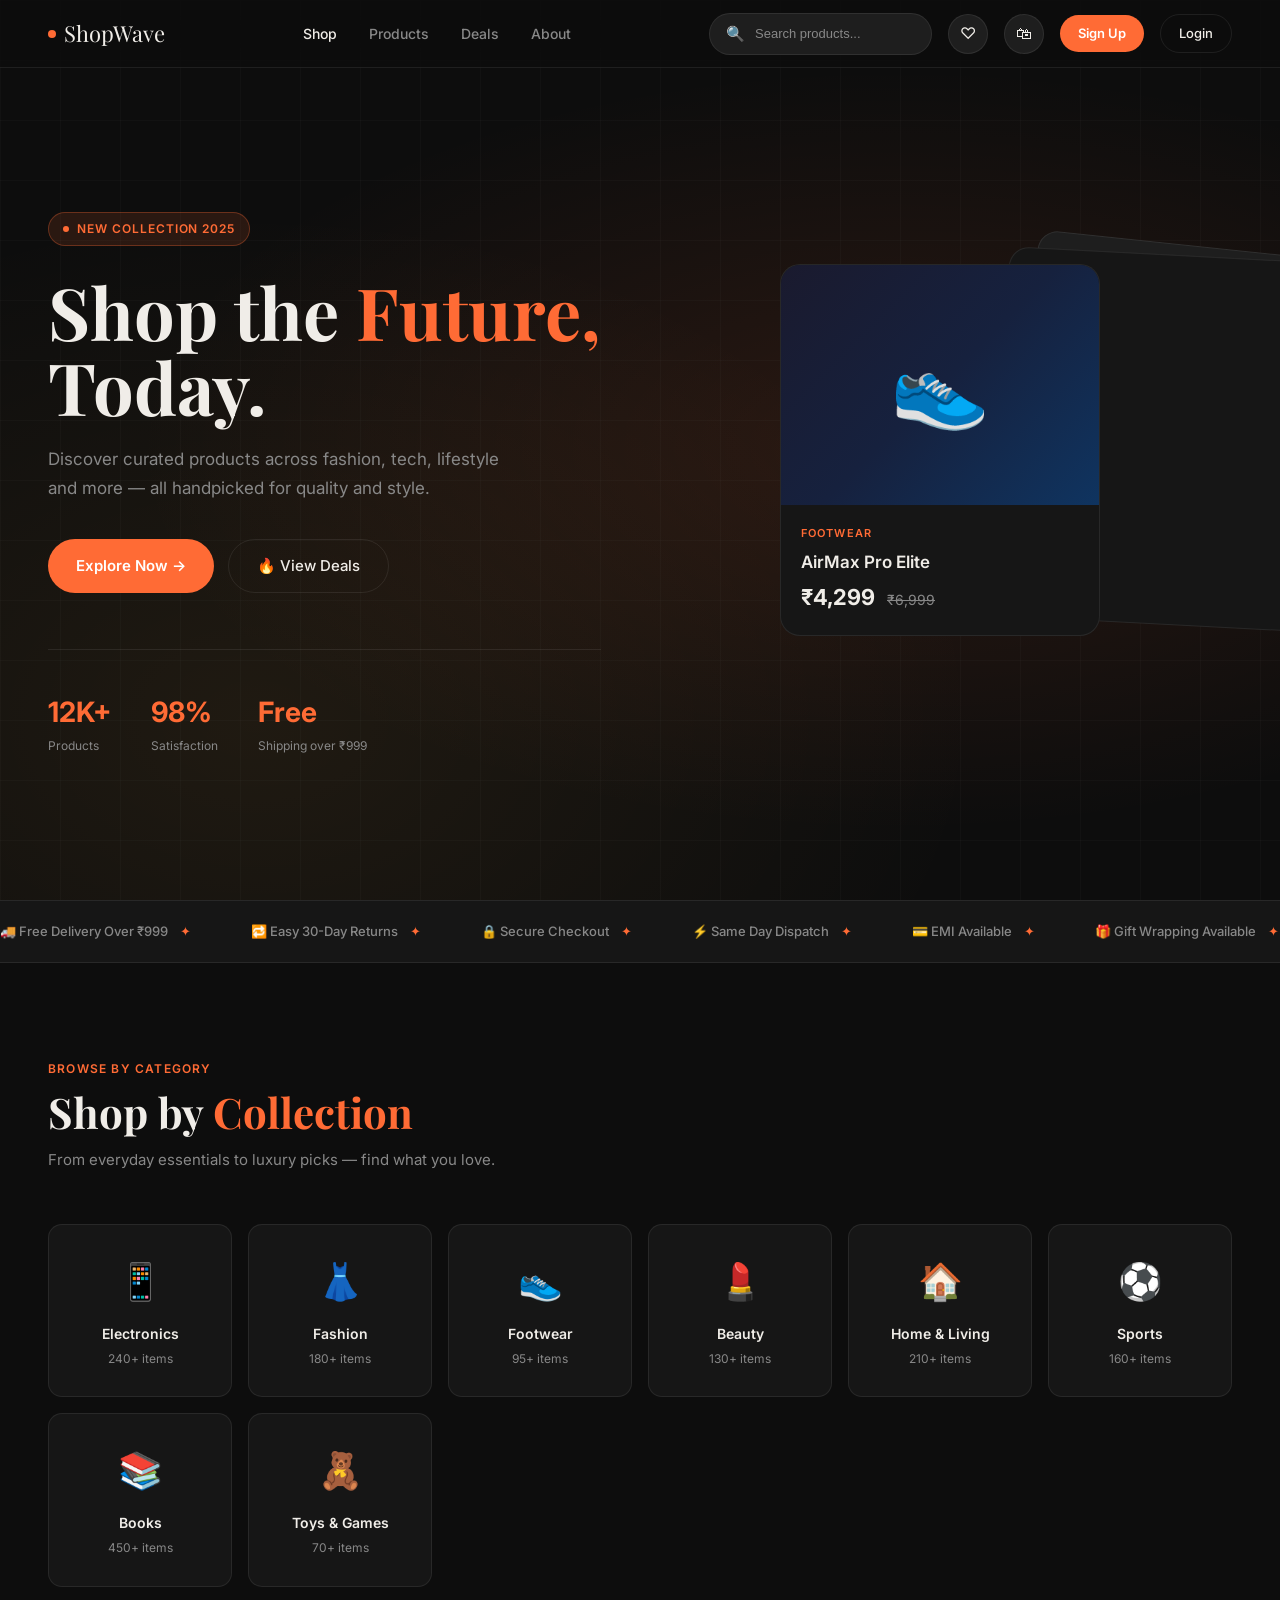
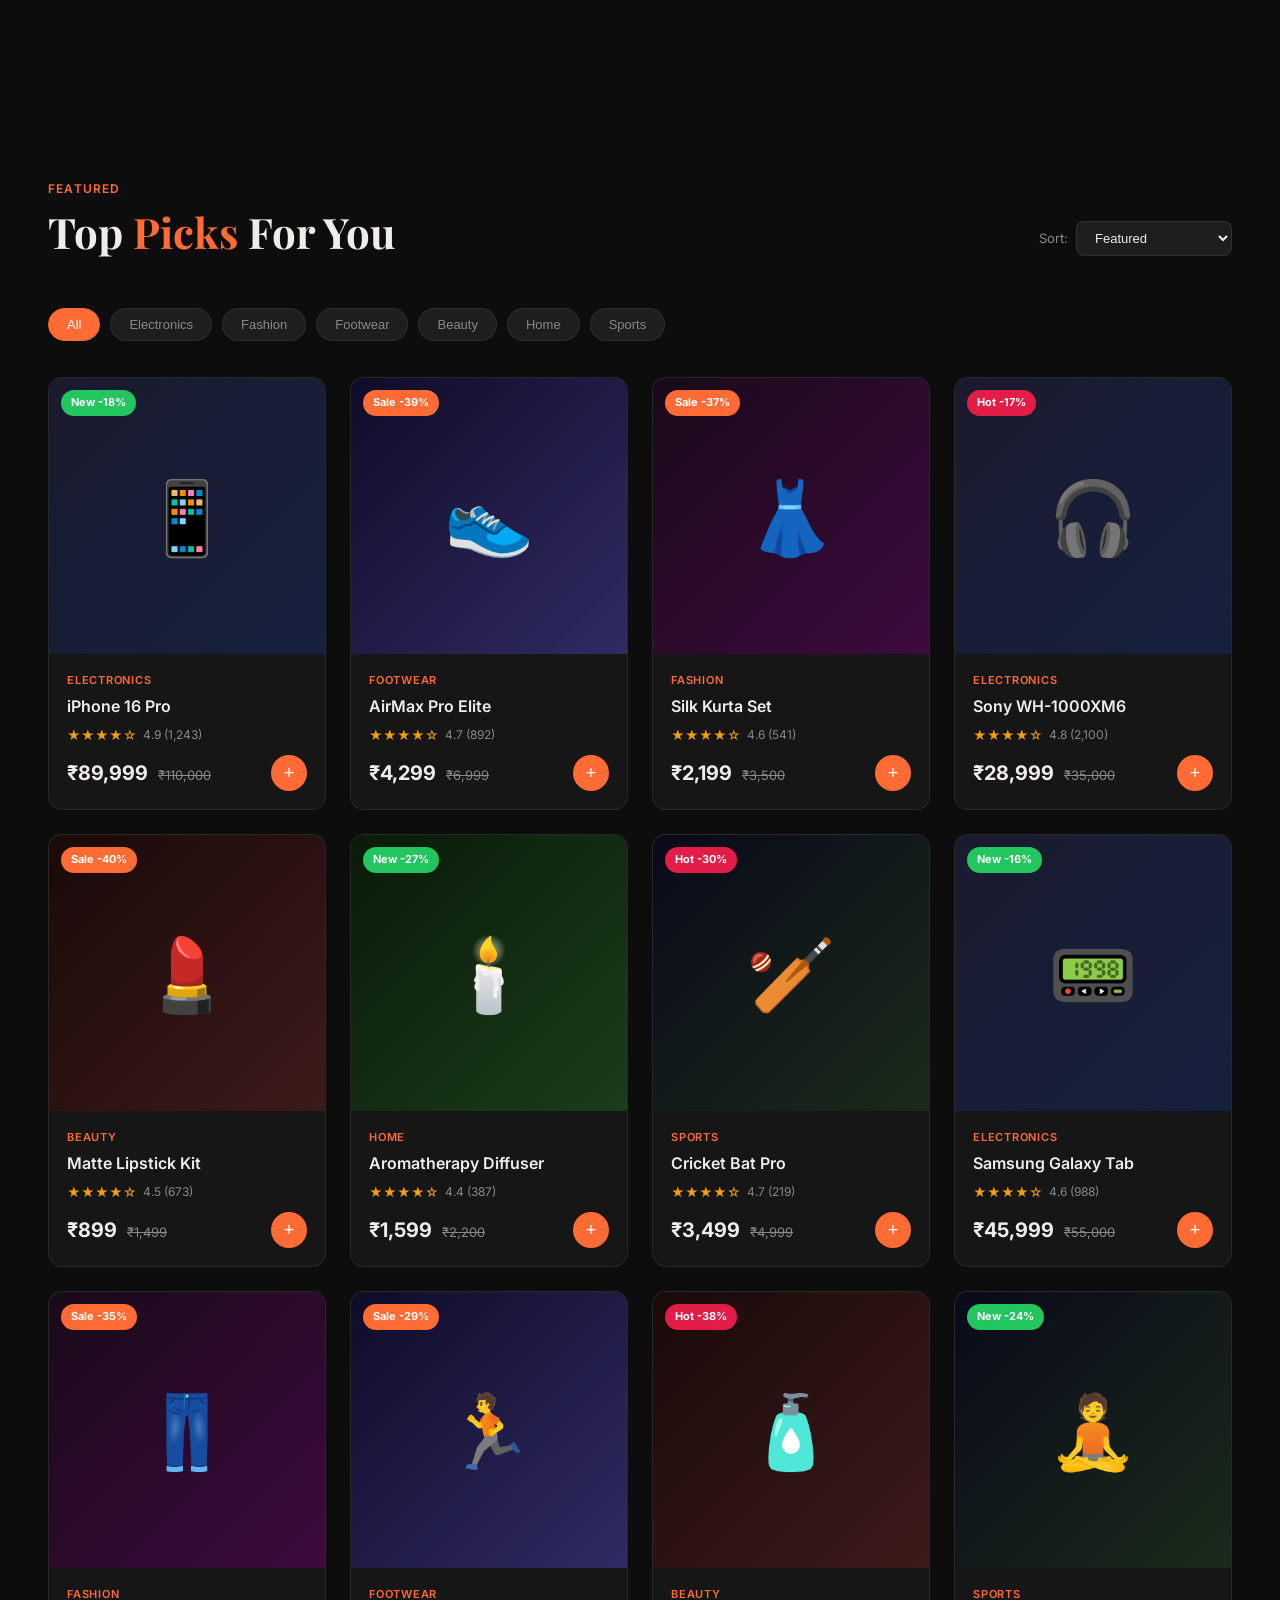
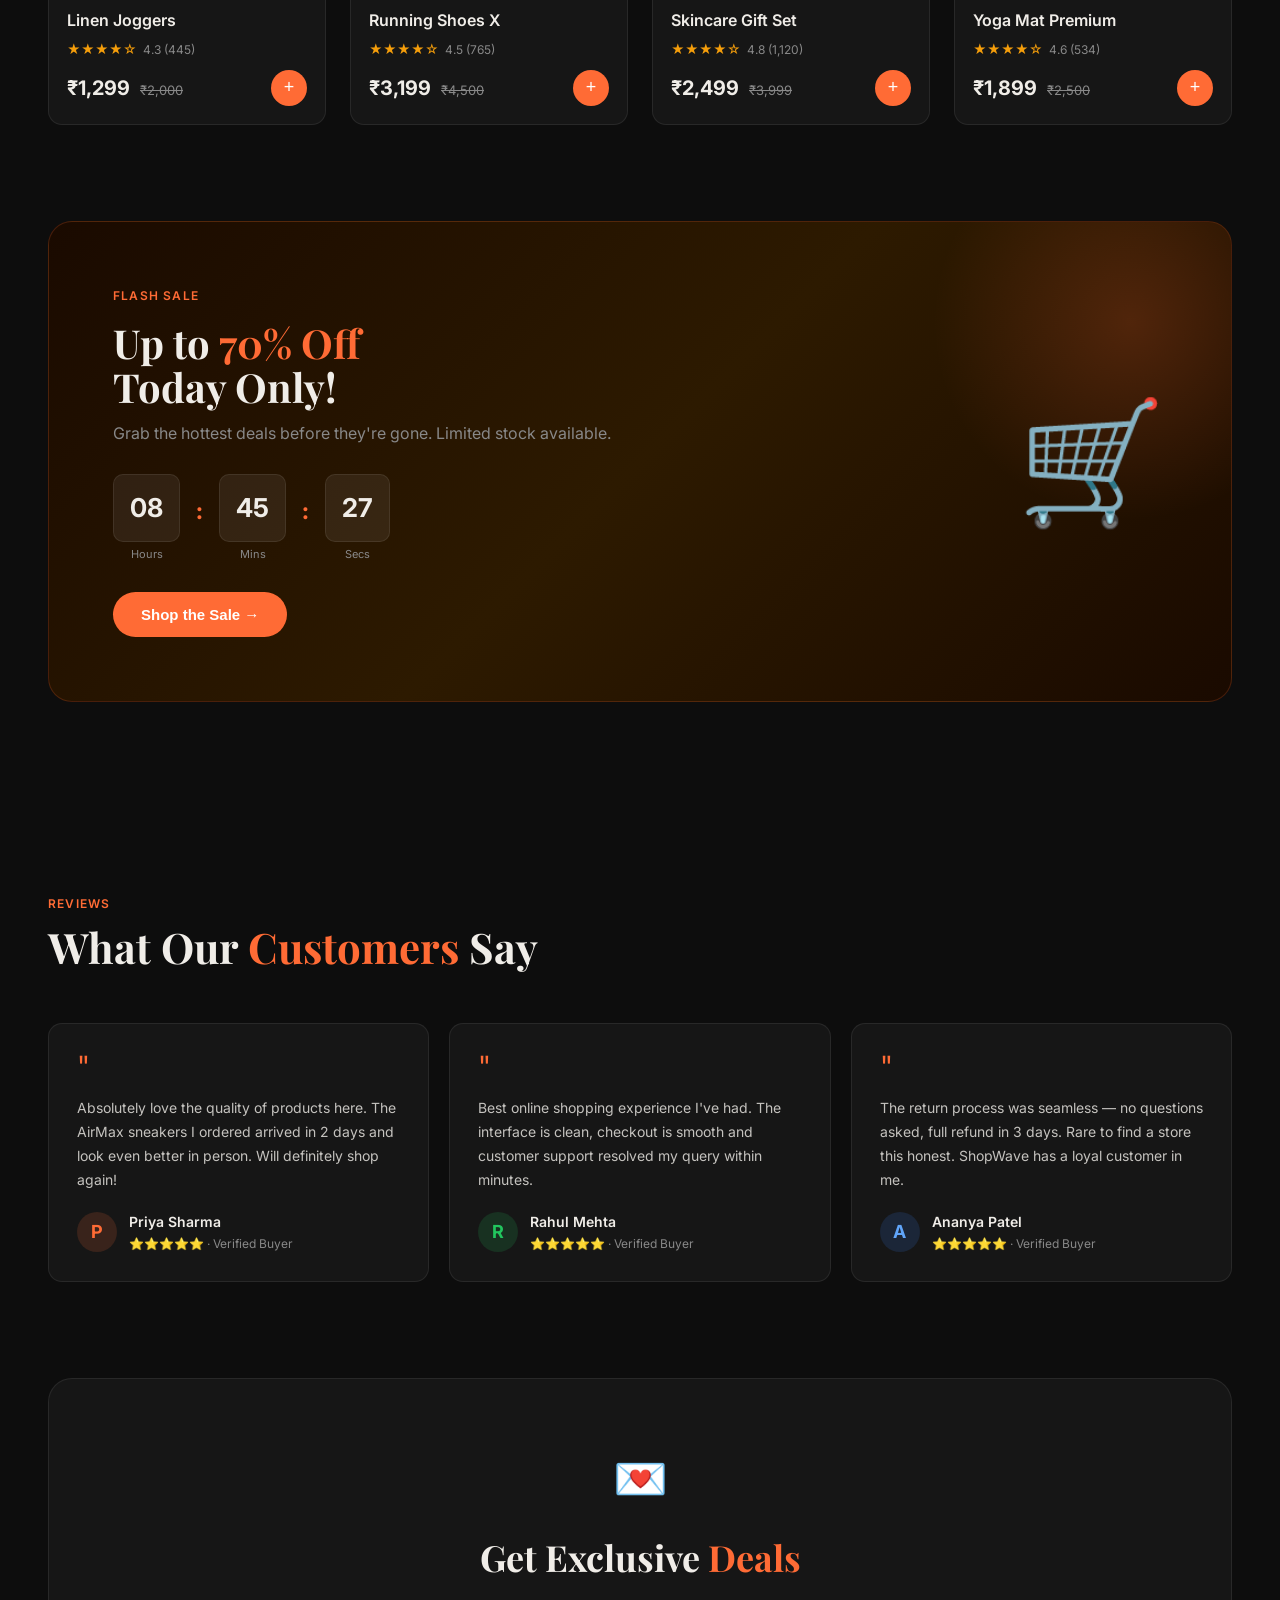
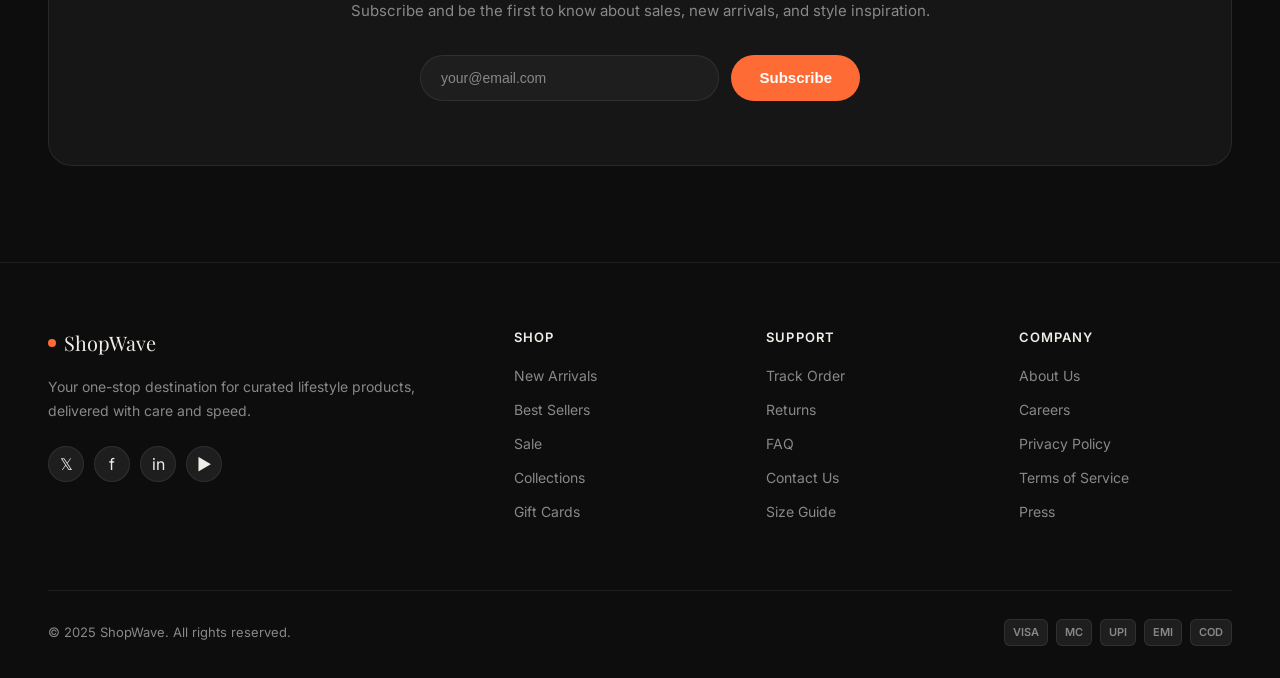
==== templates/index.html @ 48c632b5 "Serve website through FastAPI" ====
<!DOCTYPE html>
<html lang="en">
<head>
  <meta charset="UTF-8">
  <meta name="viewport" content="width=device-width, initial-scale=1.0">
  <title>ShopWave — Modern Shopping</title>
  <link href="https://fonts.googleapis.com/css2?family=Inter:wght@300;400;500;600;700&family=Playfair+Display:wght@700&display=swap" rel="stylesheet">
  <link rel="stylesheet" href="/static/style.css">
</head>
<body>

  <!-- =============================================
       NAVBAR
       ============================================= -->
  <nav id="navbar">
    <a href="#" class="logo">
      <span class="logo-dot"></span>
      ShopWave
    </a>
    <ul class="nav-links">
      <li><a href="#categories" class="active">Shop</a></li>
      <li><a href="#products">Products</a></li>
      <li><a href="#deals">Deals</a></li>
      <li><a href="#about">About</a></li>
    </ul>
    <div class="nav-actions">
      <div class="search-box">
        <span class="search-icon">🔍</span>
        <input type="text" placeholder="Search products..." id="searchInput" oninput="filterSearch()">
      </div>
      <div class="btn-icon" onclick="toggleWishlist()" title="Wishlist">
        ♡
        <span class="badge" id="wishlistBadge" style="display:none">0</span>
      </div>
      <div class="btn-icon" onclick="openCart()" title="Cart">
        🛍
        <span class="badge" id="cartBadge" style="display:none">0</span>
      </div>
      <a href="signup.html" class="btn-primary" style="padding:8px 18px;font-size:13px;text-decoration:none">Sign Up</a>
      <a href="login.html" class="btn-outline" style="padding:8px 18px;font-size:13px;text-decoration:none">Login</a>
    </div>
  </nav>

  <!-- =============================================
       HERO
       ============================================= -->
  <section class="hero">
    <div class="hero-bg"></div>
    <div class="hero-grid-lines"></div>
    <div class="hero-content">
      <div class="hero-eyebrow">
        <span class="eyebrow-dot"></span>
        New Collection 2025
      </div>
      <h1>Shop the <em>Future,</em><br>Today.</h1>
      <p>Discover curated products across fashion, tech, lifestyle and more — all handpicked for quality and style.</p>
      <div class="hero-actions">
        <a href="#products" class="btn-primary">Explore Now →</a>
        <a href="#deals" class="btn-outline">🔥 View Deals</a>
      </div>
      <div class="hero-stats">
        <div class="stat">
          <div class="stat-num text-accent">12K+</div>
          <div class="stat-label">Products</div>
        </div>
        <div class="stat">
          <div class="stat-num text-accent">98%</div>
          <div class="stat-label">Satisfaction</div>
        </div>
        <div class="stat">
          <div class="stat-num text-accent">Free</div>
          <div class="stat-label">Shipping over ₹999</div>
        </div>
      </div>
    </div>
    <div class="hero-visual">
      <div class="hero-card-stack">
        <div class="hero-card-back"></div>
        <div class="hero-card-mid"></div>
        <div class="hero-card hero-card-front">
          <div class="hero-card-img"><span>👟</span></div>
          <div class="hero-card-body">
            <div class="hero-card-tag">Footwear</div>
            <div class="hero-card-name">AirMax Pro Elite</div>
            <div>
              <span class="hero-card-price">₹4,299</span>
              <span class="hero-card-old">₹6,999</span>
            </div>
          </div>
        </div>
      </div>
    </div>
  </section>

  <!-- =============================================
       MARQUEE BANNER
       ============================================= -->
  <div class="marquee-section">
    <div class="marquee-track">
      <span class="marquee-item">🚚 Free Delivery Over ₹999 <span>✦</span></span>
      <span class="marquee-item">🔁 Easy 30-Day Returns <span>✦</span></span>
      <span class="marquee-item">🔒 Secure Checkout <span>✦</span></span>
      <span class="marquee-item">⚡ Same Day Dispatch <span>✦</span></span>
      <span class="marquee-item">💳 EMI Available <span>✦</span></span>
      <span class="marquee-item">🎁 Gift Wrapping Available <span>✦</span></span>
      <span class="marquee-item">🌟 Top Rated Brands <span>✦</span></span>
      <span class="marquee-item">🚚 Free Delivery Over ₹999 <span>✦</span></span>
      <span class="marquee-item">🔁 Easy 30-Day Returns <span>✦</span></span>
      <span class="marquee-item">🔒 Secure Checkout <span>✦</span></span>
      <span class="marquee-item">⚡ Same Day Dispatch <span>✦</span></span>
      <span class="marquee-item">💳 EMI Available <span>✦</span></span>
      <span class="marquee-item">🎁 Gift Wrapping Available <span>✦</span></span>
      <span class="marquee-item">🌟 Top Rated Brands <span>✦</span></span>
    </div>
  </div>

  <!-- =============================================
       CATEGORIES
       ============================================= -->
  <section id="categories">
    <div class="section-header">
      <div class="section-eyebrow">Browse by Category</div>
      <h2 class="section-title">Shop by <em>Collection</em></h2>
      <p class="section-sub">From everyday essentials to luxury picks — find what you love.</p>
    </div>
    <div class="categories-grid">
      <a class="cat-card" href="#products" onclick="filterByCategory('Electronics')">
        <span class="cat-icon">📱</span>
        <div class="cat-name">Electronics</div>
        <div class="cat-count">240+ items</div>
      </a>
      <a class="cat-card" href="#products" onclick="filterByCategory('Fashion')">
        <span class="cat-icon">👗</span>
        <div class="cat-name">Fashion</div>
        <div class="cat-count">180+ items</div>
      </a>
      <a class="cat-card" href="#products" onclick="filterByCategory('Footwear')">
        <span class="cat-icon">👟</span>
        <div class="cat-name">Footwear</div>
        <div class="cat-count">95+ items</div>
      </a>
      <a class="cat-card" href="#products" onclick="filterByCategory('Beauty')">
        <span class="cat-icon">💄</span>
        <div class="cat-name">Beauty</div>
        <div class="cat-count">130+ items</div>
      </a>
      <a class="cat-card" href="#products" onclick="filterByCategory('Home')">
        <span class="cat-icon">🏠</span>
        <div class="cat-name">Home & Living</div>
        <div class="cat-count">210+ items</div>
      </a>
      <a class="cat-card" href="#products" onclick="filterByCategory('Sports')">
        <span class="cat-icon">⚽</span>
        <div class="cat-name">Sports</div>
        <div class="cat-count">160+ items</div>
      </a>
      <a class="cat-card" href="#products" onclick="filterByCategory('Books')">
        <span class="cat-icon">📚</span>
        <div class="cat-name">Books</div>
        <div class="cat-count">450+ items</div>
      </a>
      <a class="cat-card" href="#products" onclick="filterByCategory('Toys')">
        <span class="cat-icon">🧸</span>
        <div class="cat-name">Toys & Games</div>
        <div class="cat-count">70+ items</div>
      </a>
    </div>
  </section>

  <!-- =============================================
       PRODUCTS
       ============================================= -->
  <section id="products">
    <div class="section-header" style="display:flex;align-items:flex-end;justify-content:space-between;flex-wrap:wrap;gap:20px">
      <div>
        <div class="section-eyebrow">Featured</div>
        <h2 class="section-title">Top <em>Picks</em> For You</h2>
      </div>
      <div style="display:flex;gap:8px;align-items:center;">
        <span style="font-size:13px;color:var(--muted);">Sort:</span>
        <select id="sortSelect" onchange="sortProducts()"
          style="background:var(--surface2);border:1px solid var(--border);color:var(--text);padding:8px 14px;border-radius:8px;font-size:13px;outline:none;cursor:pointer">
          <option value="default">Featured</option>
          <option value="price-asc">Price: Low to High</option>
          <option value="price-desc">Price: High to Low</option>
          <option value="rating">Top Rated</option>
        </select>
      </div>
    </div>
    <div class="filter-bar" id="filterBar">
      <button class="filter-btn active" onclick="filterProducts('All',this)">All</button>
      <button class="filter-btn" onclick="filterProducts('Electronics',this)">Electronics</button>
      <button class="filter-btn" onclick="filterProducts('Fashion',this)">Fashion</button>
      <button class="filter-btn" onclick="filterProducts('Footwear',this)">Footwear</button>
      <button class="filter-btn" onclick="filterProducts('Beauty',this)">Beauty</button>
      <button class="filter-btn" onclick="filterProducts('Home',this)">Home</button>
      <button class="filter-btn" onclick="filterProducts('Sports',this)">Sports</button>
    </div>
    <div class="products-grid" id="productsGrid"></div>
  </section>

  <!-- =============================================
       FLASH SALE BANNER
       ============================================= -->
  <div class="banner-section" id="deals">
    <div class="banner">
      <div class="banner-glow"></div>
      <div class="banner-content">
        <div class="section-eyebrow" style="margin-bottom:16px">Flash Sale</div>
        <h2>Up to <em>70% Off</em><br>Today Only!</h2>
        <p>Grab the hottest deals before they're gone. Limited stock available.</p>
        <div class="timer">
          <div class="timer-block">
            <span class="timer-num" id="t-hours">08</span>
            <div class="timer-label">Hours</div>
          </div>
          <div class="timer-sep">:</div>
          <div class="timer-block">
            <span class="timer-num" id="t-mins">45</span>
            <div class="timer-label">Mins</div>
          </div>
          <div class="timer-sep">:</div>
          <div class="timer-block">
            <span class="timer-num" id="t-secs">30</span>
            <div class="timer-label">Secs</div>
          </div>
        </div>
        <button class="btn-primary"
          onclick="filterProducts('All', document.querySelector('.filter-btn')); document.getElementById('products').scrollIntoView({behavior:'smooth'})">
          Shop the Sale →
        </button>
      </div>
      <div class="banner-emoji">🛒</div>
    </div>
  </div>

  <!-- =============================================
       TESTIMONIALS
       ============================================= -->
  <section id="about">
    <div class="section-header">
      <div class="section-eyebrow">Reviews</div>
      <h2 class="section-title">What Our <em>Customers</em> Say</h2>
    </div>
    <div class="testimonials-grid">
      <div class="testimonial-card">
        <div class="t-quote">"</div>
        <p class="t-text">Absolutely love the quality of products here. The AirMax sneakers I ordered arrived in 2 days and look even better in person. Will definitely shop again!</p>
        <div class="t-author">
          <div class="t-avatar" style="background:rgba(255,107,53,0.15);color:var(--accent)">P</div>
          <div>
            <div class="t-name">Priya Sharma</div>
            <div class="t-role">⭐⭐⭐⭐⭐ · Verified Buyer</div>
          </div>
        </div>
      </div>
      <div class="testimonial-card">
        <div class="t-quote">"</div>
        <p class="t-text">Best online shopping experience I've had. The interface is clean, checkout is smooth and customer support resolved my query within minutes.</p>
        <div class="t-author">
          <div class="t-avatar" style="background:rgba(34,197,94,0.15);color:var(--green)">R</div>
          <div>
            <div class="t-name">Rahul Mehta</div>
            <div class="t-role">⭐⭐⭐⭐⭐ · Verified Buyer</div>
          </div>
        </div>
      </div>
      <div class="testimonial-card">
        <div class="t-quote">"</div>
        <p class="t-text">The return process was seamless — no questions asked, full refund in 3 days. Rare to find a store this honest. ShopWave has a loyal customer in me.</p>
        <div class="t-author">
          <div class="t-avatar" style="background:rgba(59,130,246,0.15);color:#60a5fa">A</div>
          <div>
            <div class="t-name">Ananya Patel</div>
            <div class="t-role">⭐⭐⭐⭐⭐ · Verified Buyer</div>
          </div>
        </div>
      </div>
    </div>
  </section>

  <!-- =============================================
       NEWSLETTER
       ============================================= -->
  <div class="newsletter-section">
    <div class="newsletter">
      <div style="font-size:44px;margin-bottom:16px">💌</div>
      <h2>Get Exclusive <span style="color:var(--accent)">Deals</span></h2>
      <p>Subscribe and be the first to know about sales, new arrivals, and style inspiration.</p>
      <div class="newsletter-form">
        <input type="email" class="newsletter-input" placeholder="your@email.com" id="emailInput">
        <button class="btn-primary" onclick="subscribeNewsletter()">Subscribe</button>
      </div>
    </div>
  </div>

  <!-- =============================================
       FOOTER
       ============================================= -->
  <footer>
    <div class="footer-grid">
      <div class="footer-brand">
        <a href="#" class="logo" style="font-size:20px">
          <span class="logo-dot"></span> ShopWave
        </a>
        <p>Your one-stop destination for curated lifestyle products, delivered with care and speed.</p>
        <div class="social-links">
          <div class="social-btn">𝕏</div>
          <div class="social-btn">f</div>
          <div class="social-btn">in</div>
          <div class="social-btn">▶</div>
        </div>
      </div>
      <div class="footer-col">
        <h4>Shop</h4>
        <ul>
          <li><a href="#">New Arrivals</a></li>
          <li><a href="#">Best Sellers</a></li>
          <li><a href="#">Sale</a></li>
          <li><a href="#">Collections</a></li>
          <li><a href="#">Gift Cards</a></li>
        </ul>
      </div>
      <div class="footer-col">
        <h4>Support</h4>
        <ul>
          <li><a href="#">Track Order</a></li>
          <li><a href="#">Returns</a></li>
          <li><a href="#">FAQ</a></li>
          <li><a href="#">Contact Us</a></li>
          <li><a href="#">Size Guide</a></li>
        </ul>
      </div>
      <div class="footer-col">
        <h4>Company</h4>
        <ul>
          <li><a href="#">About Us</a></li>
          <li><a href="#">Careers</a></li>
          <li><a href="#">Privacy Policy</a></li>
          <li><a href="#">Terms of Service</a></li>
          <li><a href="#">Press</a></li>
        </ul>
      </div>
    </div>
    <div class="footer-bottom">
      <div>© 2025 ShopWave. All rights reserved.</div>
      <div class="footer-payments">
        <span class="payment-badge">VISA</span>
        <span class="payment-badge">MC</span>
        <span class="payment-badge">UPI</span>
        <span class="payment-badge">EMI</span>
        <span class="payment-badge">COD</span>
      </div>
    </div>
  </footer>

  <!-- =============================================
       CART SLIDE PANEL
       ============================================= -->
  <div class="cart-overlay" id="cartOverlay" onclick="closeCart()"></div>
  <div class="cart-panel" id="cartPanel">
    <div class="cart-header">
      <h3>Your Cart 🛍</h3>
      <button class="cart-close" onclick="closeCart()">✕</button>
    </div>
    <div id="cartBody" style="display:flex;flex-direction:column;flex:1;overflow:hidden">
      <div class="cart-items" id="cartItems"></div>
      <div class="cart-footer" id="cartFooter" style="display:none">
        <div class="cart-total">
          <span class="cart-total-label">Total</span>
          <span class="cart-total-amount" id="cartTotal">₹0</span>
        </div>
        <button class="btn-primary" style="width:100%;justify-content:center" onclick="checkout()">Checkout →</button>
      </div>
    </div>
  </div>

  <!-- =============================================
       PRODUCT QUICK-VIEW MODAL
       ============================================= -->
  <div class="modal-overlay" id="modalOverlay" onclick="closeModal(event)">
    <div class="modal" id="modal">
      <div class="modal-header">
        <h3 id="modalTitle">Product Details</h3>
        <button class="cart-close" onclick="closeModal(null,true)">✕</button>
      </div>
      <div class="modal-body">
        <div class="modal-img" id="modalImg"></div>
        <div class="modal-info">
          <div class="modal-cat"  id="modalCat"></div>
          <div class="modal-name" id="modalName"></div>
          <div class="modal-rating">
            <span class="stars"  id="modalStars"></span>
            <span id="modalRating" style="font-size:13px;color:var(--muted)"></span>
          </div>
          <div>
            <span class="modal-price"     id="modalPrice"></span>
            <span class="modal-price-old" id="modalOld"></span>
          </div>
          <p class="modal-desc" id="modalDesc"></p>
          <hr class="modal-divider">
          <div class="modal-label">Select Size</div>
          <div class="size-grid" id="sizeGrid"></div>
          <div class="modal-actions">
            <button class="btn-primary"  style="flex:1;justify-content:center" id="modalAddBtn">Add to Cart</button>
            <button class="btn-outline"  style="padding:14px 18px"             id="modalWishBtn">♡</button>
          </div>
        </div>
      </div>
    </div>
  </div>

  <!-- =============================================
       TOAST CONTAINER
       ============================================= -->
  <div class="toast-container" id="toastContainer"></div>

  <!-- =============================================
       SCROLL TO TOP BUTTON
       ============================================= -->
  <div class="scroll-top" id="scrollTop" onclick="window.scrollTo({top:0,behavior:'smooth'})">↑</div>

 <script src="/static/script.js"></script>
</body>
</html>
---- static/style.css ----
:root {
  --bg: #0d0d0d;
  --surface: #161616;
  --surface2: #1e1e1e;
  --border: rgba(255,255,255,0.08);
  --accent: #ff6b35;
  --accent2: #ffb347;
  --text: #f0ede8;
  --muted: #888;
  --green: #22c55e;
  --radius: 14px;
  --radius-sm: 8px;
  --transition: 0.25s cubic-bezier(.4,0,.2,1);
}

* { box-sizing: border-box; margin: 0; padding: 0; }
html { scroll-behavior: smooth; }
body {
  background: var(--bg);
  color: var(--text);
  font-family: 'Inter', sans-serif;
  font-size: 15px;
  line-height: 1.6;
  overflow-x: hidden;
}

/* ---- SCROLLBAR ---- */
::-webkit-scrollbar { width: 6px; }
::-webkit-scrollbar-track { background: var(--bg); }
::-webkit-scrollbar-thumb { background: #333; border-radius: 3px; }

/* =============================================
   NAVBAR
   ============================================= */
nav {
  position: fixed; top: 0; left: 0; right: 0; z-index: 100;
  display: flex; align-items: center; justify-content: space-between;
  padding: 0 48px;
  height: 68px;
  background: rgba(13,13,13,0.85);
  backdrop-filter: blur(20px);
  border-bottom: 1px solid var(--border);
  transition: background var(--transition);
}
.logo {
  font-family: 'Playfair Display', serif;
  font-size: 22px;
  color: var(--text);
  text-decoration: none;
  display: flex; align-items: center; gap: 8px;
}
.logo-dot { width: 8px; height: 8px; background: var(--accent); border-radius: 50%; }
.nav-links {
  display: flex; align-items: center; gap: 32px;
  list-style: none;
}
.nav-links a {
  color: var(--muted); text-decoration: none;
  font-size: 14px; font-weight: 500;
  transition: color var(--transition);
}
.nav-links a:hover { color: var(--text); }
.nav-links a.active { color: var(--text); }
.nav-actions { display: flex; align-items: center; gap: 16px; }
.search-box {
  display: flex; align-items: center; gap: 10px;
  background: var(--surface2); border: 1px solid var(--border);
  border-radius: 30px; padding: 8px 16px;
  transition: border-color var(--transition);
}
.search-box:focus-within { border-color: var(--accent); }
.search-box input {
  background: none; border: none; outline: none;
  color: var(--text); font-size: 13px; width: 160px;
}
.search-box input::placeholder { color: var(--muted); }
.search-icon { color: var(--muted); font-size: 15px; cursor: pointer; }
.btn-icon {
  width: 40px; height: 40px; border-radius: 50%;
  background: var(--surface2); border: 1px solid var(--border);
  display: flex; align-items: center; justify-content: center;
  cursor: pointer; color: var(--text); font-size: 16px;
  transition: background var(--transition), transform var(--transition);
  position: relative;
}
.btn-icon:hover { background: var(--surface); transform: scale(1.05); }
.badge {
  position: absolute; top: -4px; right: -4px;
  width: 18px; height: 18px; border-radius: 50%;
  background: var(--accent); color: white;
  font-size: 10px; font-weight: 700;
  display: flex; align-items: center; justify-content: center;
  border: 2px solid var(--bg);
}

/* =============================================
   HERO
   ============================================= */
.hero {
  min-height: 100vh;
  display: flex; align-items: center;
  padding: 68px 48px 0;
  position: relative; overflow: hidden;
}
.hero-bg {
  position: absolute; inset: 0; z-index: 0;
  background: radial-gradient(ellipse at 70% 50%, rgba(255,107,53,0.12) 0%, transparent 60%),
              radial-gradient(ellipse at 20% 80%, rgba(255,179,71,0.08) 0%, transparent 50%);
}
.hero-grid-lines {
  position: absolute; inset: 0; z-index: 0;
  background-image: linear-gradient(rgba(255,255,255,0.02) 1px, transparent 1px),
                    linear-gradient(90deg, rgba(255,255,255,0.02) 1px, transparent 1px);
  background-size: 60px 60px;
}
.hero-content { position: relative; z-index: 1; max-width: 600px; }
.hero-eyebrow {
  display: inline-flex; align-items: center; gap: 8px;
  background: rgba(255,107,53,0.12); border: 1px solid rgba(255,107,53,0.3);
  border-radius: 30px; padding: 6px 14px;
  font-size: 12px; font-weight: 600; color: var(--accent);
  letter-spacing: 0.08em; text-transform: uppercase;
  margin-bottom: 28px;
}
.eyebrow-dot {
  width: 6px; height: 6px; background: var(--accent);
  border-radius: 50%; animation: pulse 2s infinite;
}
@keyframes pulse {
  0%,100% { opacity: 1; transform: scale(1); }
  50%      { opacity: 0.5; transform: scale(1.4); }
}
.hero h1 {
  font-family: 'Playfair Display', serif;
  font-size: clamp(42px, 6vw, 72px);
  font-weight: 700; line-height: 1.05;
  margin-bottom: 20px;
}
.hero h1 em { font-style: normal; color: var(--accent); }
.hero p {
  font-size: 17px; color: var(--muted); line-height: 1.7;
  margin-bottom: 36px; max-width: 480px;
}
.hero-actions { display: flex; gap: 14px; flex-wrap: wrap; }

/* Shared buttons */
.btn-primary {
  display: inline-flex; align-items: center; gap: 8px;
  background: var(--accent); color: white;
  border: none; border-radius: 30px;
  padding: 14px 28px; font-size: 15px; font-weight: 600;
  cursor: pointer; text-decoration: none;
  transition: transform var(--transition), box-shadow var(--transition);
}
.btn-primary:hover { transform: translateY(-2px); box-shadow: 0 12px 32px rgba(255,107,53,0.3); }
.btn-outline {
  display: inline-flex; align-items: center; gap: 8px;
  background: transparent; color: var(--text);
  border: 1px solid var(--border); border-radius: 30px;
  padding: 14px 28px; font-size: 15px; font-weight: 500;
  cursor: pointer; text-decoration: none;
  transition: border-color var(--transition), background var(--transition);
}
.btn-outline:hover { border-color: rgba(255,255,255,0.3); background: rgba(255,255,255,0.04); }

.hero-stats {
  display: flex; gap: 40px; margin-top: 56px;
  padding-top: 40px; border-top: 1px solid var(--border);
}
.stat-num { font-size: 28px; font-weight: 700; }
.stat-label { font-size: 12px; color: var(--muted); margin-top: 2px; }
.hero-visual {
  position: absolute; right: -20px; top: 50%; transform: translateY(-50%);
  z-index: 1; width: 520px;
}
.hero-card-stack { position: relative; }
.hero-card {
  background: var(--surface); border: 1px solid var(--border);
  border-radius: 20px; overflow: hidden;
}
.hero-card-back {
  position: absolute; top: -20px; right: -20px;
  width: 300px; height: 360px;
  background: var(--surface2); border: 1px solid var(--border);
  border-radius: 20px; transform: rotate(6deg); z-index: 0;
}
.hero-card-mid {
  position: absolute; top: -10px; right: -10px;
  width: 310px; height: 370px;
  background: var(--surface); border: 1px solid var(--border);
  border-radius: 20px; transform: rotate(3deg); z-index: 1;
}
.hero-card-front { position: relative; z-index: 2; width: 320px; }
.hero-card-img {
  width: 100%; height: 240px;
  background: linear-gradient(135deg, #1a1a2e 0%, #16213e 50%, #0f3460 100%);
  display: flex; align-items: center; justify-content: center;
  font-size: 80px;
}
.hero-card-body { padding: 20px; }
.hero-card-tag {
  font-size: 11px; font-weight: 600; color: var(--accent);
  text-transform: uppercase; letter-spacing: 0.1em;
}
.hero-card-name { font-size: 17px; font-weight: 600; margin: 6px 0 4px; }
.hero-card-price { font-size: 22px; font-weight: 700; }
.hero-card-old { font-size: 14px; color: var(--muted); text-decoration: line-through; margin-left: 8px; }

/* =============================================
   MARQUEE
   ============================================= */
.marquee-section {
  padding: 20px 0;
  border-top: 1px solid var(--border);
  border-bottom: 1px solid var(--border);
  overflow: hidden;
  background: var(--surface);
}
.marquee-track {
  display: flex; gap: 60px;
  animation: marquee 30s linear infinite;
  white-space: nowrap;
}
.marquee-track:hover { animation-play-state: paused; }
@keyframes marquee { from { transform: translateX(0); } to { transform: translateX(-50%); } }
.marquee-item {
  font-size: 13px; font-weight: 500; color: var(--muted);
  display: flex; align-items: center; gap: 12px;
}
.marquee-item span { color: var(--accent); }

/* =============================================
   SECTIONS
   ============================================= */
section { padding: 96px 48px; }
.section-header { margin-bottom: 52px; }
.section-eyebrow {
  font-size: 12px; font-weight: 600; color: var(--accent);
  text-transform: uppercase; letter-spacing: 0.1em;
  margin-bottom: 10px;
}
.section-title {
  font-family: 'Playfair Display', serif;
  font-size: clamp(28px, 4vw, 42px); font-weight: 700;
  line-height: 1.15;
}
.section-title em { font-style: normal; color: var(--accent); }
.section-sub { color: var(--muted); margin-top: 12px; max-width: 480px; }

/* =============================================
   CATEGORIES
   ============================================= */
.categories-grid {
  display: grid;
  grid-template-columns: repeat(auto-fill, minmax(180px, 1fr));
  gap: 16px;
}
.cat-card {
  background: var(--surface); border: 1px solid var(--border);
  border-radius: var(--radius); padding: 28px 20px;
  text-align: center; cursor: pointer;
  transition: border-color var(--transition), transform var(--transition), background var(--transition);
  text-decoration: none; color: var(--text);
  display: block;
}
.cat-card:hover {
  border-color: var(--accent);
  transform: translateY(-4px);
  background: rgba(255,107,53,0.05);
}
.cat-icon { font-size: 36px; margin-bottom: 12px; display: block; }
.cat-name { font-size: 14px; font-weight: 600; margin-bottom: 4px; }
.cat-count { font-size: 12px; color: var(--muted); }

/* =============================================
   FILTER BAR & PRODUCTS
   ============================================= */
.filter-bar { display: flex; gap: 10px; flex-wrap: wrap; margin-bottom: 36px; }
.filter-btn {
  padding: 8px 18px; border-radius: 30px;
  background: var(--surface2); border: 1px solid var(--border);
  color: var(--muted); font-size: 13px; font-weight: 500;
  cursor: pointer; transition: all var(--transition);
}
.filter-btn:hover { border-color: rgba(255,255,255,0.2); color: var(--text); }
.filter-btn.active { background: var(--accent); border-color: var(--accent); color: white; }

.products-grid {
  display: grid;
  grid-template-columns: repeat(auto-fill, minmax(260px, 1fr));
  gap: 24px;
}
.product-card {
  background: var(--surface); border: 1px solid var(--border);
  border-radius: var(--radius); overflow: hidden;
  transition: border-color var(--transition), transform var(--transition);
  cursor: pointer;
}
.product-card:hover { border-color: rgba(255,255,255,0.2); transform: translateY(-4px); }
.product-img {
  width: 100%; aspect-ratio: 1/1;
  display: flex; align-items: center; justify-content: center;
  font-size: 72px; position: relative; overflow: hidden;
}
.product-badge {
  position: absolute; top: 12px; left: 12px; z-index: 2;
  font-size: 11px; font-weight: 700;
  padding: 4px 10px; border-radius: 30px;
}
.badge-sale { background: var(--accent); color: white; }
.badge-new  { background: var(--green);  color: white; }
.badge-hot  { background: #e11d48;       color: white; }
.product-actions {
  position: absolute; top: 12px; right: 12px; z-index: 2;
  display: flex; flex-direction: column; gap: 8px;
  opacity: 0; transform: translateX(10px);
  transition: all var(--transition);
}
.product-card:hover .product-actions { opacity: 1; transform: translateX(0); }
.action-btn {
  width: 34px; height: 34px; border-radius: 50%;
  background: rgba(0,0,0,0.6); backdrop-filter: blur(8px);
  border: 1px solid rgba(255,255,255,0.1);
  display: flex; align-items: center; justify-content: center;
  cursor: pointer; font-size: 16px;
  transition: background var(--transition), transform var(--transition);
}
.action-btn:hover { background: var(--accent); transform: scale(1.1); }
.product-body { padding: 18px; }
.product-cat { font-size: 11px; color: var(--accent); font-weight: 600; text-transform: uppercase; letter-spacing: 0.07em; }
.product-name { font-size: 16px; font-weight: 600; margin: 6px 0 8px; line-height: 1.3; }
.product-rating { display: flex; align-items: center; gap: 6px; margin-bottom: 10px; }
.stars { color: #f59e0b; font-size: 13px; }
.rating-count { font-size: 12px; color: var(--muted); }
.product-footer { display: flex; align-items: center; justify-content: space-between; }
.product-price { font-size: 20px; font-weight: 700; }
.product-price-old { font-size: 13px; color: var(--muted); text-decoration: line-through; margin-left: 6px; }
.add-btn {
  width: 36px; height: 36px; border-radius: 50%;
  background: var(--accent); border: none;
  display: flex; align-items: center; justify-content: center;
  cursor: pointer; font-size: 18px; color: white;
  transition: transform var(--transition), box-shadow var(--transition);
}
.add-btn:hover { transform: scale(1.1); box-shadow: 0 6px 20px rgba(255,107,53,0.4); }

/* =============================================
   BANNER / FLASH SALE
   ============================================= */
.banner-section { padding: 0 48px 96px; }
.banner {
  background: linear-gradient(135deg, #1a0a00 0%, #2d1a00 50%, #1a0a00 100%);
  border: 1px solid rgba(255,107,53,0.2);
  border-radius: 24px; padding: 64px;
  display: flex; align-items: center; justify-content: space-between;
  position: relative; overflow: hidden;
}
.banner-glow {
  position: absolute; right: -100px; top: -100px;
  width: 400px; height: 400px; border-radius: 50%;
  background: radial-gradient(circle, rgba(255,107,53,0.2), transparent 70%);
  pointer-events: none;
}
.banner-content { position: relative; z-index: 1; }
.banner h2 {
  font-family: 'Playfair Display', serif;
  font-size: 40px; font-weight: 700;
  margin-bottom: 12px; line-height: 1.1;
}
.banner h2 em { color: var(--accent); font-style: normal; }
.banner p { color: var(--muted); margin-bottom: 28px; font-size: 16px; }
.timer { display: flex; gap: 16px; margin-bottom: 28px; }
.timer-block { text-align: center; }
.timer-num {
  background: rgba(255,255,255,0.07); border: 1px solid var(--border);
  border-radius: 10px; padding: 12px 16px;
  font-size: 26px; font-weight: 700; min-width: 60px;
  display: block;
}
.timer-label { font-size: 11px; color: var(--muted); margin-top: 4px; }
.timer-sep { font-size: 24px; font-weight: 700; color: var(--accent); align-self: center; padding-bottom: 16px; }
.banner-emoji { font-size: 120px; position: relative; z-index: 1; }

/* =============================================
   TESTIMONIALS
   ============================================= */
.testimonials-grid {
  display: grid; grid-template-columns: repeat(auto-fill, minmax(300px, 1fr));
  gap: 20px;
}
.testimonial-card {
  background: var(--surface); border: 1px solid var(--border);
  border-radius: var(--radius); padding: 28px;
  transition: border-color var(--transition);
}
.testimonial-card:hover { border-color: rgba(255,255,255,0.15); }
.t-quote { font-size: 32px; color: var(--accent); margin-bottom: 12px; line-height: 1; }
.t-text { color: rgba(240,237,232,0.8); line-height: 1.7; margin-bottom: 20px; font-size: 14px; }
.t-author { display: flex; align-items: center; gap: 12px; }
.t-avatar {
  width: 40px; height: 40px; border-radius: 50%;
  display: flex; align-items: center; justify-content: center;
  font-size: 18px; font-weight: 700; background: var(--surface2);
}
.t-name { font-size: 14px; font-weight: 600; }
.t-role { font-size: 12px; color: var(--muted); }

/* =============================================
   NEWSLETTER
   ============================================= */
.newsletter-section { padding: 0 48px 96px; }
.newsletter {
  background: var(--surface); border: 1px solid var(--border);
  border-radius: 24px; padding: 64px; text-align: center;
}
.newsletter h2 {
  font-family: 'Playfair Display', serif;
  font-size: 36px; font-weight: 700; margin-bottom: 12px;
}
.newsletter p { color: var(--muted); margin-bottom: 32px; }
.newsletter-form { display: flex; gap: 12px; max-width: 440px; margin: 0 auto; }
.newsletter-input {
  flex: 1; padding: 14px 20px;
  background: var(--surface2); border: 1px solid var(--border);
  border-radius: 30px; color: var(--text);
  font-size: 14px; outline: none;
  transition: border-color var(--transition);
}
.newsletter-input:focus { border-color: var(--accent); }
.newsletter-input::placeholder { color: var(--muted); }

/* =============================================
   FOOTER
   ============================================= */
footer { border-top: 1px solid var(--border); padding: 64px 48px 32px; }
.footer-grid {
  display: grid; grid-template-columns: 2fr 1fr 1fr 1fr;
  gap: 40px; margin-bottom: 56px;
}
.footer-brand p { color: var(--muted); margin: 16px 0 24px; font-size: 14px; line-height: 1.7; }
.social-links { display: flex; gap: 10px; }
.social-btn {
  width: 36px; height: 36px; border-radius: 50%;
  background: var(--surface2); border: 1px solid var(--border);
  display: flex; align-items: center; justify-content: center;
  cursor: pointer; font-size: 16px;
  transition: background var(--transition), border-color var(--transition);
}
.social-btn:hover { background: var(--accent); border-color: var(--accent); }
.footer-col h4 { font-size: 13px; font-weight: 600; margin-bottom: 16px; text-transform: uppercase; letter-spacing: 0.08em; }
.footer-col ul { list-style: none; }
.footer-col li { margin-bottom: 10px; }
.footer-col a { color: var(--muted); text-decoration: none; font-size: 14px; transition: color var(--transition); }
.footer-col a:hover { color: var(--text); }
.footer-bottom {
  border-top: 1px solid var(--border); padding-top: 28px;
  display: flex; align-items: center; justify-content: space-between;
  font-size: 13px; color: var(--muted);
}
.footer-payments { display: flex; gap: 8px; }
.payment-badge {
  background: var(--surface2); border: 1px solid var(--border);
  border-radius: 6px; padding: 4px 8px; font-size: 11px; font-weight: 600;
}

/* =============================================
   CART PANEL
   ============================================= */
.cart-overlay {
  position: fixed; inset: 0; background: rgba(0,0,0,0.6);
  z-index: 200; opacity: 0; pointer-events: none;
  transition: opacity var(--transition); backdrop-filter: blur(4px);
}
.cart-overlay.open { opacity: 1; pointer-events: all; }
.cart-panel {
  position: fixed; top: 0; right: 0; bottom: 0;
  width: 420px; background: var(--surface);
  border-left: 1px solid var(--border); z-index: 201;
  display: flex; flex-direction: column;
  transform: translateX(100%); transition: transform var(--transition);
}
.cart-panel.open { transform: translateX(0); }
.cart-header {
  padding: 24px; border-bottom: 1px solid var(--border);
  display: flex; align-items: center; justify-content: space-between;
}
.cart-header h3 { font-size: 18px; font-weight: 700; }
.cart-close {
  background: none; border: none; color: var(--muted);
  font-size: 22px; cursor: pointer; padding: 4px;
  transition: color var(--transition);
}
.cart-close:hover { color: var(--text); }
.cart-items { flex: 1; overflow-y: auto; padding: 16px 24px; }
.cart-item {
  display: flex; gap: 14px; padding: 14px 0;
  border-bottom: 1px solid var(--border);
}
.cart-item:last-child { border-bottom: none; }
.cart-item-img {
  width: 64px; height: 64px; border-radius: 10px;
  background: var(--surface2); display: flex;
  align-items: center; justify-content: center; font-size: 28px;
  flex-shrink: 0;
}
.cart-item-info { flex: 1; }
.cart-item-name { font-size: 14px; font-weight: 600; margin-bottom: 4px; }
.cart-item-cat { font-size: 12px; color: var(--muted); }
.cart-item-footer { display: flex; align-items: center; justify-content: space-between; margin-top: 8px; }
.cart-item-price { font-size: 16px; font-weight: 700; }
.qty-control { display: flex; align-items: center; gap: 10px; }
.qty-btn {
  width: 26px; height: 26px; border-radius: 6px;
  background: var(--surface2); border: 1px solid var(--border);
  display: flex; align-items: center; justify-content: center;
  cursor: pointer; font-size: 15px; color: var(--text);
  transition: background var(--transition);
}
.qty-btn:hover { background: var(--accent); border-color: var(--accent); }
.qty-num { font-size: 14px; font-weight: 600; min-width: 16px; text-align: center; }
.cart-remove {
  background: none; border: none; color: var(--muted);
  cursor: pointer; font-size: 18px; padding: 2px;
  transition: color var(--transition);
}
.cart-remove:hover { color: #e11d48; }
.cart-footer { padding: 24px; border-top: 1px solid var(--border); }
.cart-total {
  display: flex; justify-content: space-between; align-items: center;
  margin-bottom: 16px;
}
.cart-total-label { font-size: 14px; color: var(--muted); }
.cart-total-amount { font-size: 24px; font-weight: 700; }
.cart-empty {
  flex: 1; display: flex; flex-direction: column;
  align-items: center; justify-content: center;
  gap: 12px; color: var(--muted);
}
.cart-empty-icon { font-size: 56px; }
.cart-empty h4 { font-size: 16px; font-weight: 600; color: var(--text); }
.cart-empty p { font-size: 14px; text-align: center; }

/* =============================================
   TOAST
   ============================================= */
.toast-container {
  position: fixed; bottom: 24px; right: 24px; z-index: 300;
  display: flex; flex-direction: column; gap: 10px;
}
.toast {
  background: var(--surface); border: 1px solid var(--border);
  border-radius: 12px; padding: 14px 18px;
  display: flex; align-items: center; gap: 12px;
  font-size: 14px; min-width: 260px;
  transform: translateX(100px); opacity: 0;
  animation: toastIn 0.3s forwards;
  box-shadow: 0 8px 32px rgba(0,0,0,0.4);
}
@keyframes toastIn { to { transform: translateX(0); opacity: 1; } }
.toast-icon { font-size: 20px; }
.toast-title { font-weight: 600; font-size: 14px; }
.toast-sub { font-size: 12px; color: var(--muted); }

/* =============================================
   PRODUCT MODAL
   ============================================= */
.modal-overlay {
  position: fixed; inset: 0; background: rgba(0,0,0,0.7);
  z-index: 200; opacity: 0; pointer-events: none;
  transition: opacity var(--transition); backdrop-filter: blur(6px);
  display: flex; align-items: center; justify-content: center;
}
.modal-overlay.open { opacity: 1; pointer-events: all; }
.modal {
  background: var(--surface); border: 1px solid var(--border);
  border-radius: 24px; width: 90%; max-width: 760px;
  max-height: 90vh; overflow: auto;
  transform: scale(0.95); transition: transform var(--transition);
}
.modal-overlay.open .modal { transform: scale(1); }
.modal-header {
  padding: 24px 28px; border-bottom: 1px solid var(--border);
  display: flex; align-items: center; justify-content: space-between;
}
.modal-header h3 { font-size: 18px; font-weight: 700; }
.modal-body { display: flex; }
.modal-img {
  width: 320px; flex-shrink: 0;
  display: flex; align-items: center; justify-content: center;
  font-size: 100px; padding: 40px;
  border-right: 1px solid var(--border);
}
.modal-info { padding: 28px; flex: 1; }
.modal-cat { font-size: 12px; font-weight: 600; color: var(--accent); text-transform: uppercase; letter-spacing: 0.08em; }
.modal-name { font-size: 24px; font-weight: 700; margin: 8px 0 6px; }
.modal-rating { display: flex; align-items: center; gap: 8px; margin-bottom: 16px; }
.modal-price { font-size: 32px; font-weight: 700; margin-bottom: 6px; }
.modal-price-old { font-size: 16px; color: var(--muted); text-decoration: line-through; }
.modal-desc { color: var(--muted); font-size: 14px; line-height: 1.7; margin: 16px 0; }
.modal-divider { border: none; border-top: 1px solid var(--border); margin: 20px 0; }
.modal-label { font-size: 12px; font-weight: 600; text-transform: uppercase; letter-spacing: 0.08em; color: var(--muted); margin-bottom: 10px; }
.size-grid { display: flex; gap: 8px; flex-wrap: wrap; margin-bottom: 20px; }
.size-btn {
  padding: 8px 16px; border-radius: 8px;
  background: var(--surface2); border: 1px solid var(--border);
  color: var(--text); font-size: 13px; font-weight: 500;
  cursor: pointer; transition: all var(--transition);
}
.size-btn:hover, .size-btn.active { background: var(--accent); border-color: var(--accent); }
.modal-actions { display: flex; gap: 12px; margin-top: 24px; }

/* =============================================
   MISC UTILITIES
   ============================================= */
.heart-btn { color: var(--muted); transition: color var(--transition); }
.heart-btn.active { color: #e11d48; }
.text-accent { color: var(--accent); }
.hidden { display: none !important; }

.scroll-top {
  position: fixed; bottom: 24px; left: 24px; z-index: 99;
  width: 44px; height: 44px; border-radius: 50%;
  background: var(--surface); border: 1px solid var(--border);
  display: flex; align-items: center; justify-content: center;
  cursor: pointer; font-size: 18px;
  opacity: 0; pointer-events: none; transform: translateY(10px);
  transition: all var(--transition);
}
.scroll-top.visible { opacity: 1; pointer-events: all; transform: translateY(0); }
.scroll-top:hover { background: var(--accent); border-color: var(--accent); }

/* =============================================
   RESPONSIVE
   ============================================= */
@media (max-width: 900px) {
  nav { padding: 0 20px; }
  .nav-links { display: none; }
  .search-box input { width: 100px; }
  .hero { padding: 88px 20px 40px; flex-direction: column; text-align: center; min-height: auto; }
  .hero-visual { display: none; }
  .hero-actions { justify-content: center; }
  .hero-stats { justify-content: center; }
  section { padding: 60px 20px; }
  .banner-section, .newsletter-section { padding: 0 20px 60px; }
  .banner { padding: 36px 24px; flex-direction: column; gap: 24px; text-align: center; }
  .banner h2 { font-size: 28px; }
  .footer-grid { grid-template-columns: 1fr 1fr; }
  footer { padding: 48px 20px 24px; }
  .cart-panel { width: 100%; }
  .modal-body { flex-direction: column; }
  .modal-img { width: 100%; border-right: none; border-bottom: 1px solid var(--border); }
}
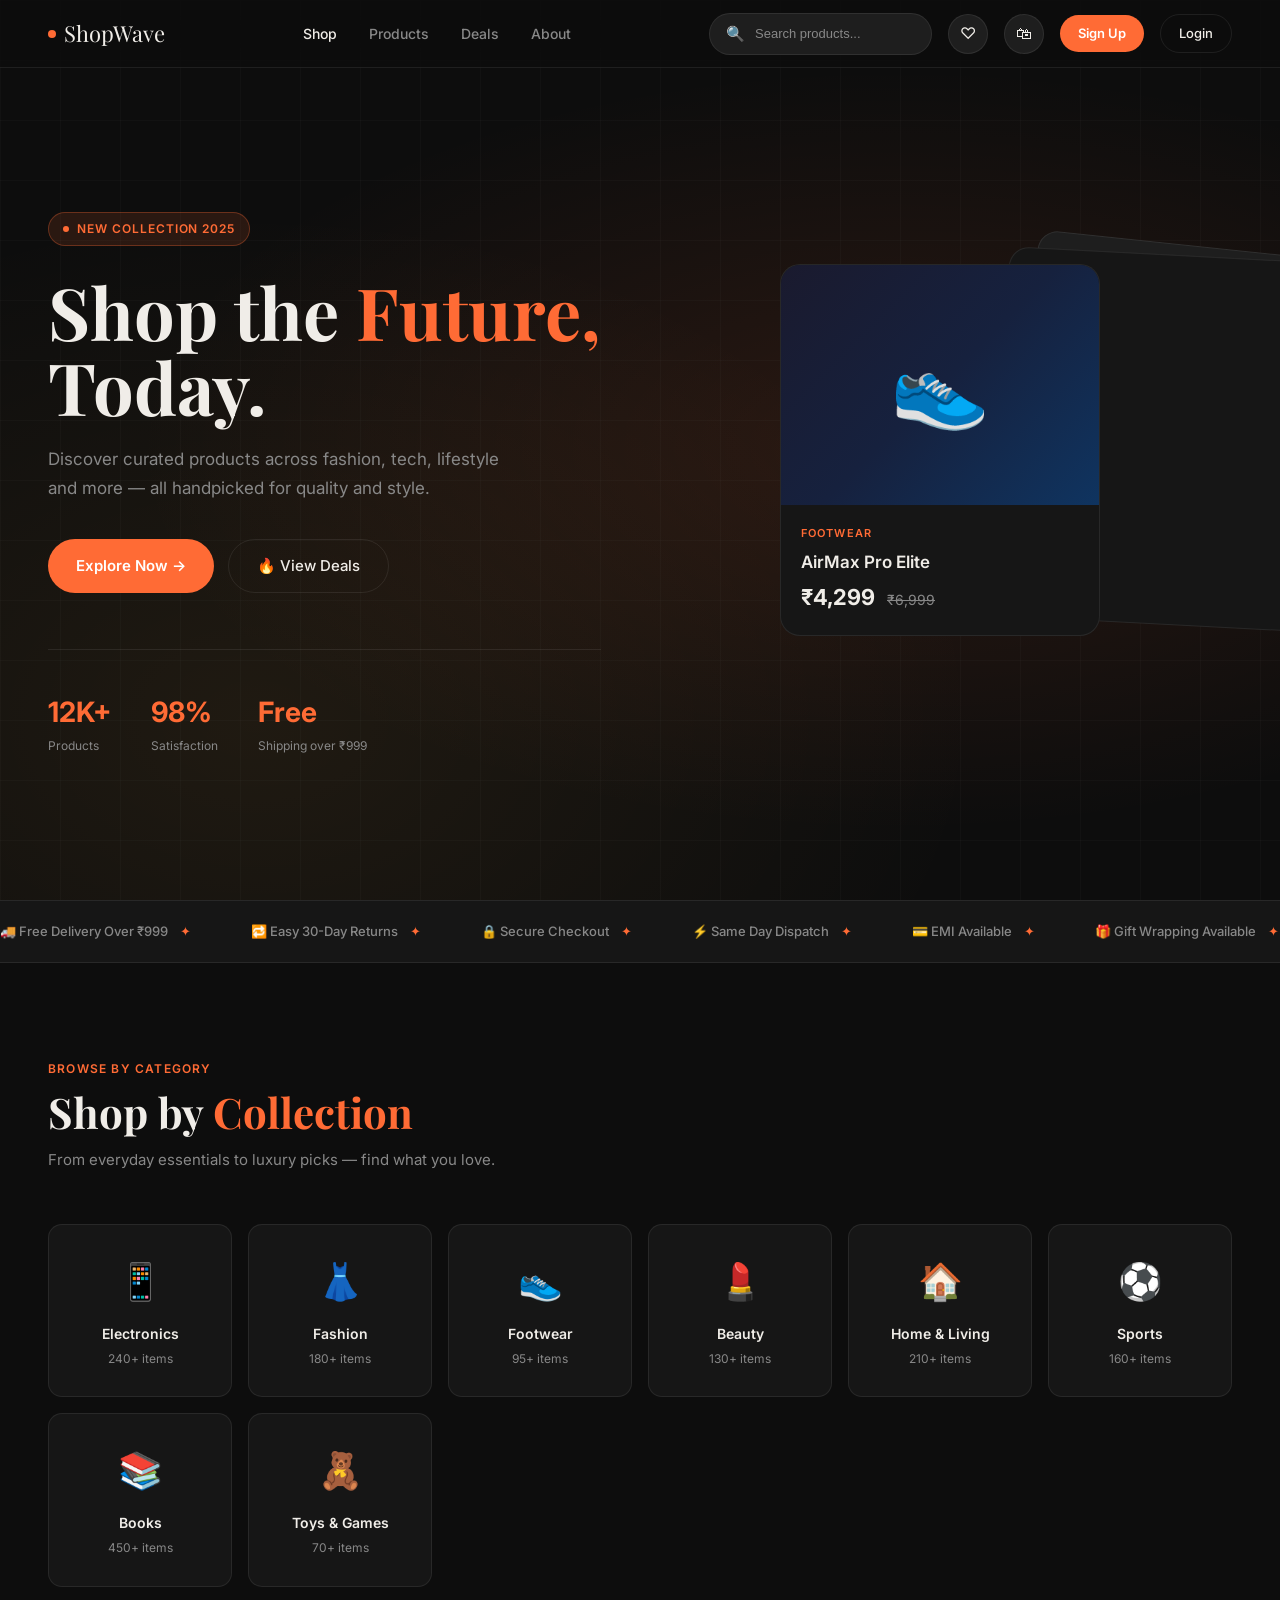
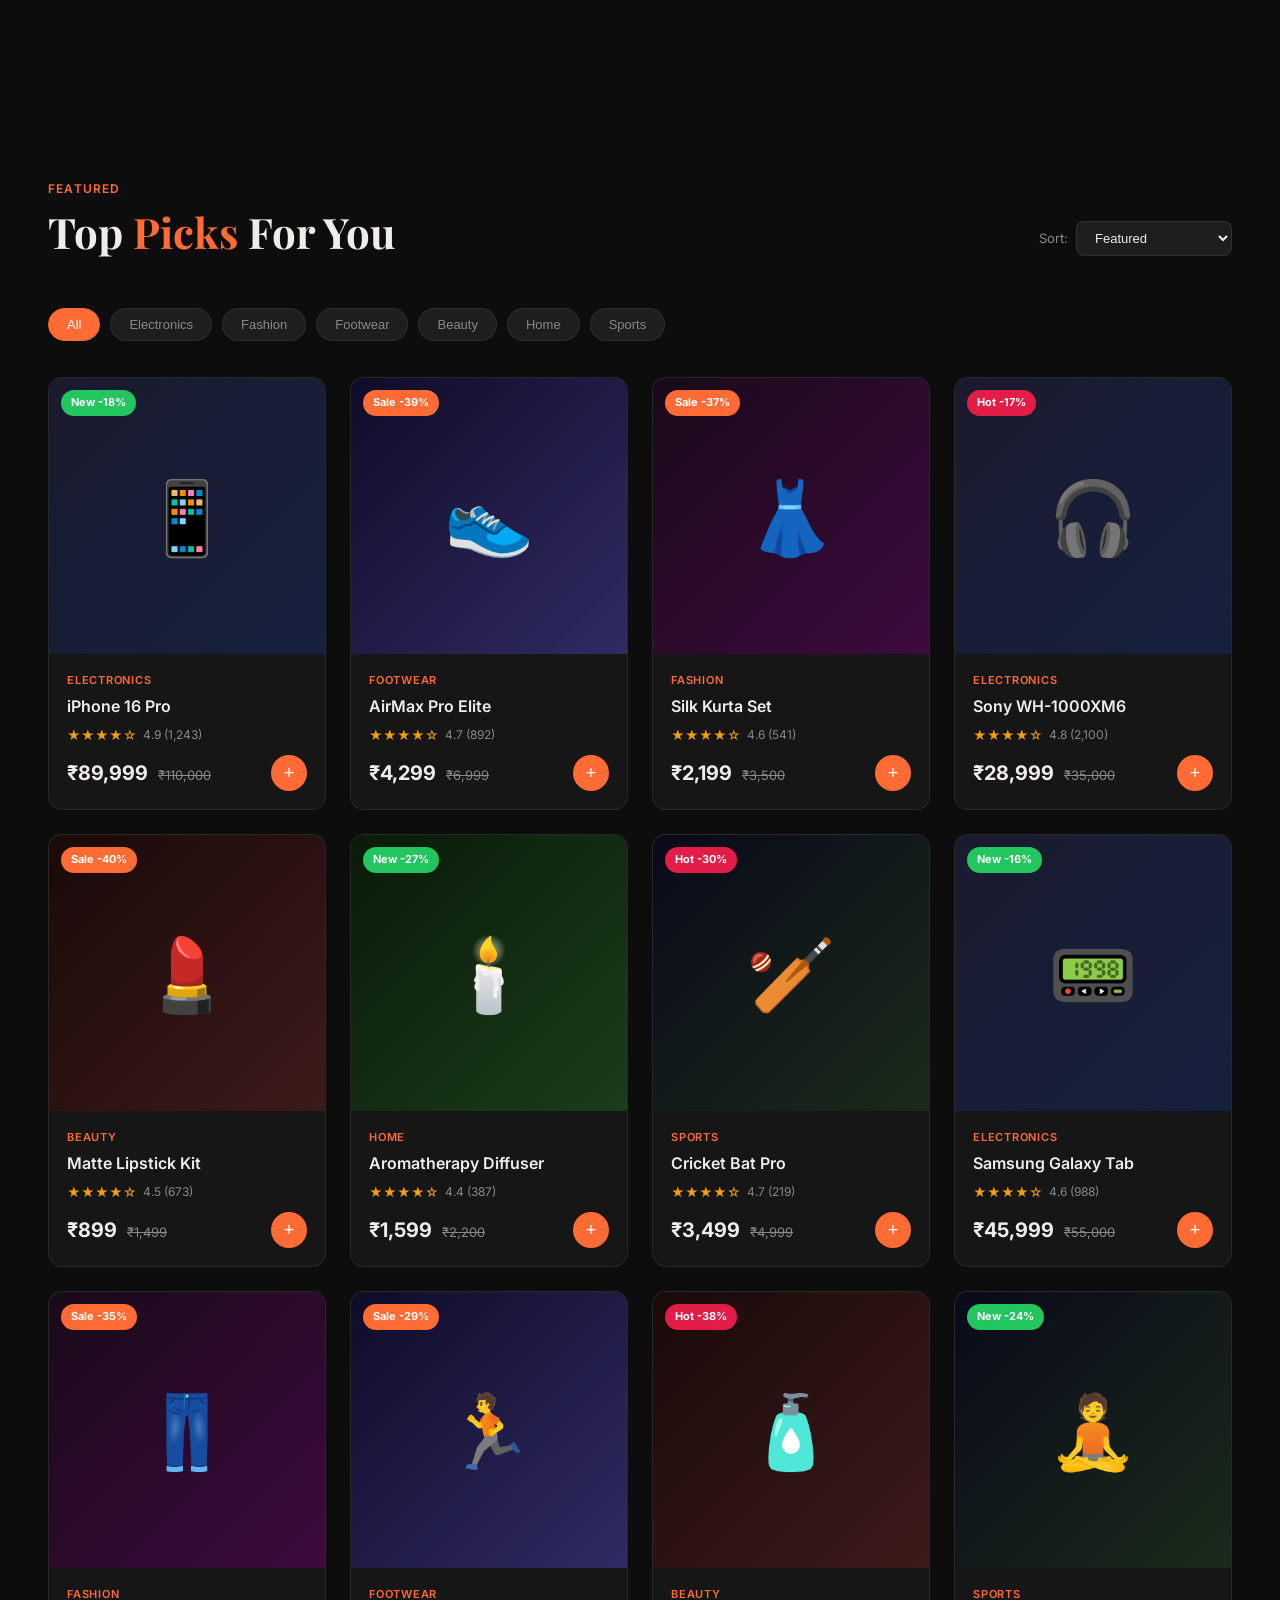
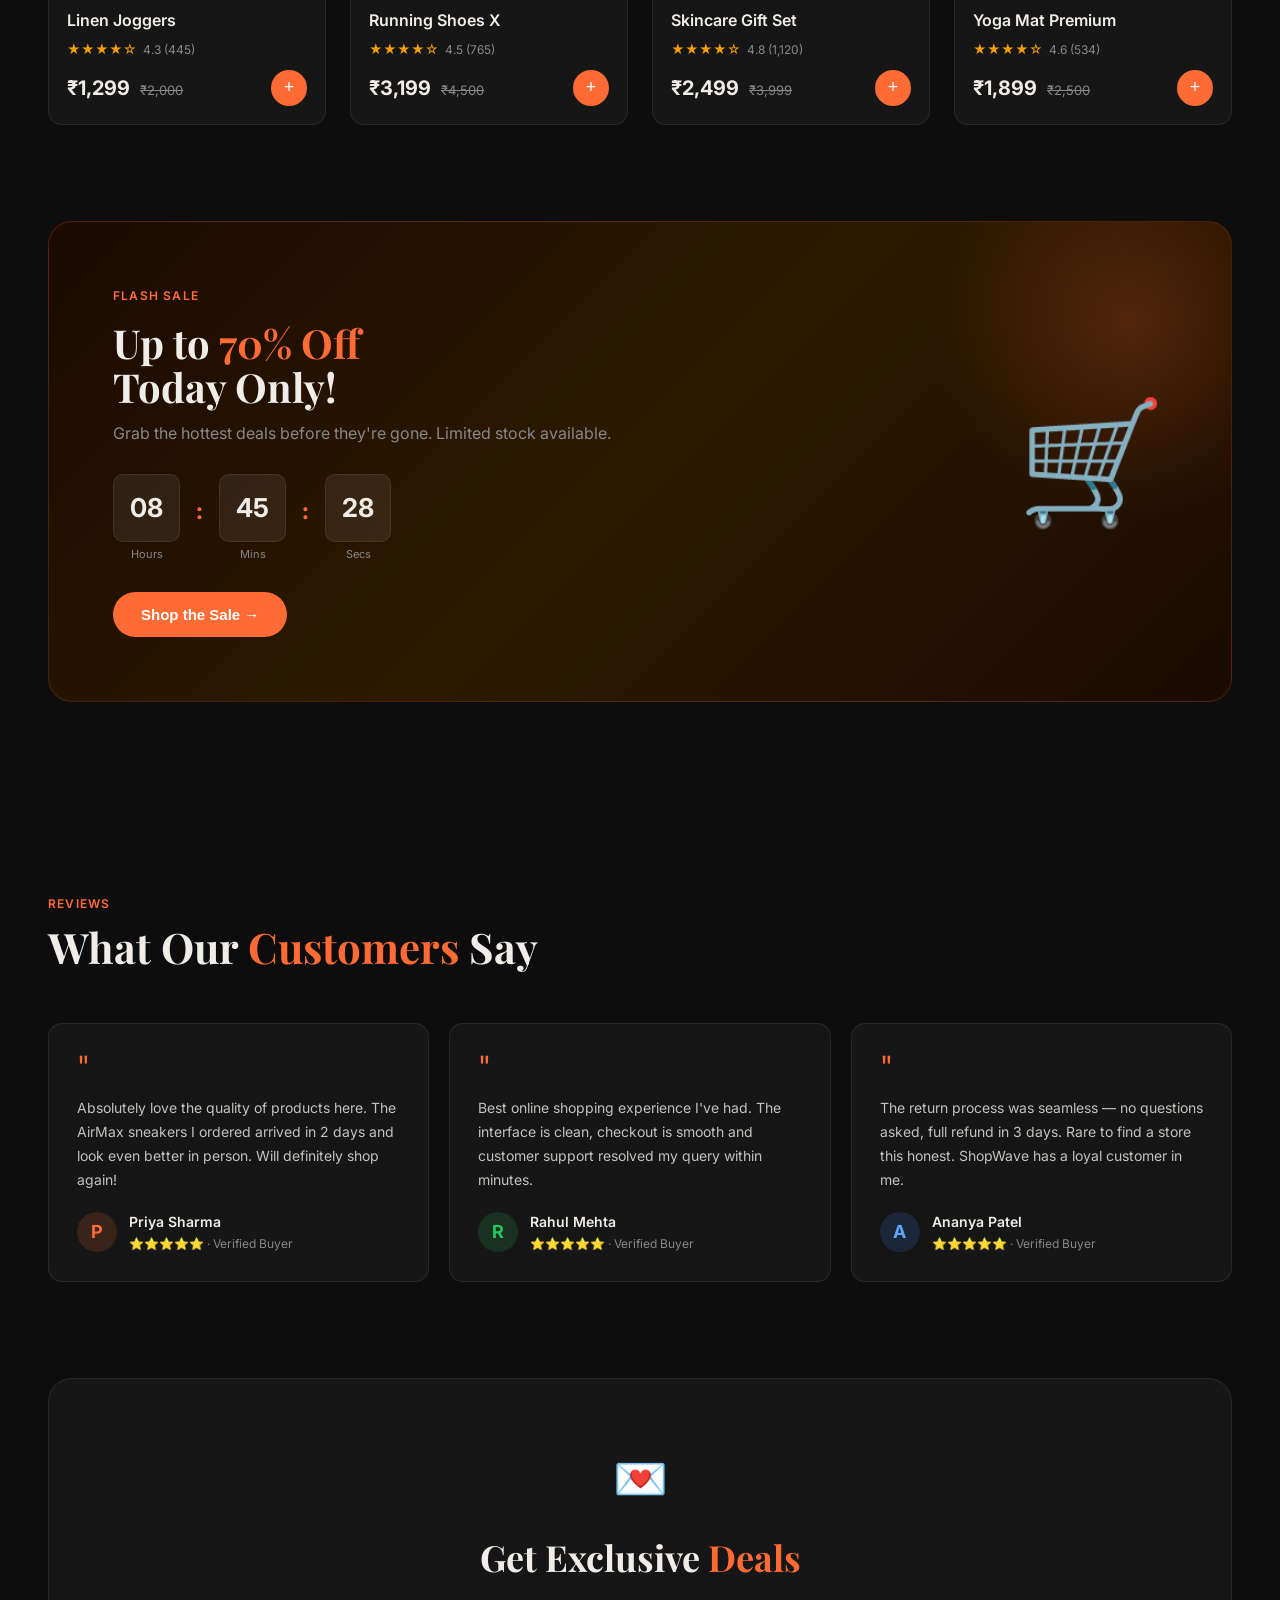
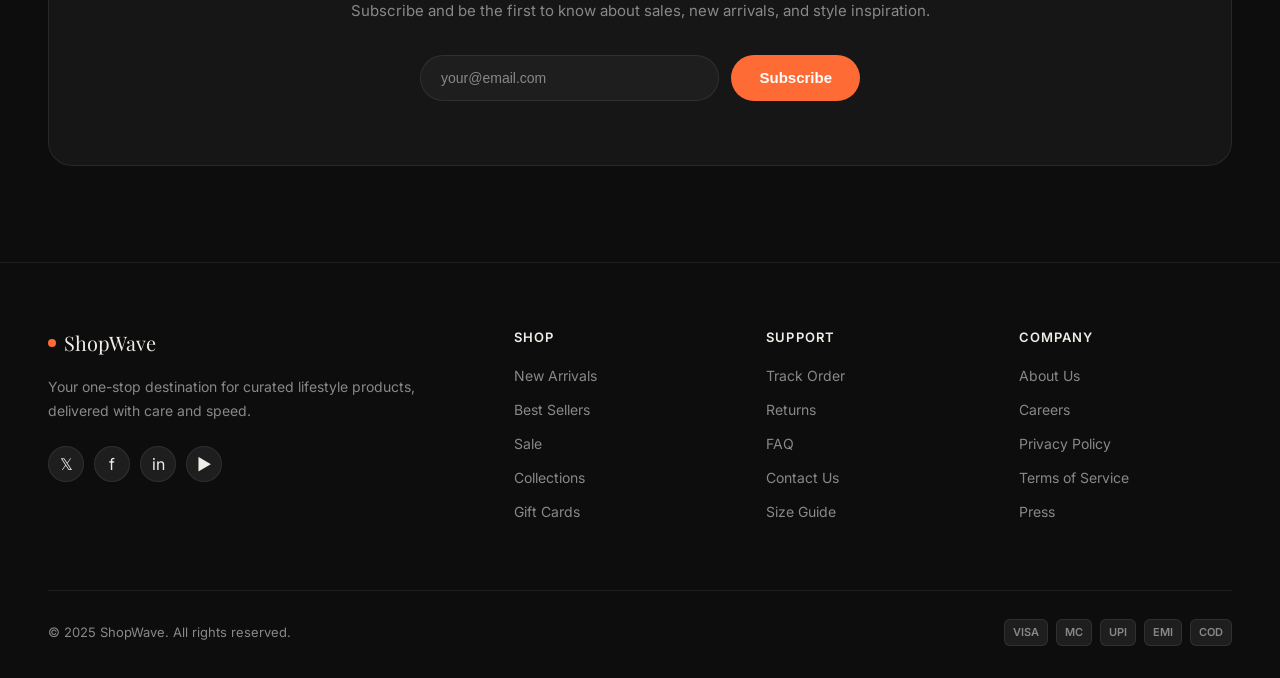
==== commit fac7ceca: "Fix navigation links" ====
--- a/templates/index.html
+++ b/templates/index.html
@@ -36,8 +36,9 @@
         🛍
         <span class="badge" id="cartBadge" style="display:none">0</span>
       </div>
-      <a href="signup.html" class="btn-primary" style="padding:8px 18px;font-size:13px;text-decoration:none">Sign Up</a>
-      <a href="login.html" class="btn-outline" style="padding:8px 18px;font-size:13px;text-decoration:none">Login</a>
+      <a href="/signup-page" class="btn-primary" style="padding:8px 18px;font-size:13px;text-decoration:none">Sign Up</a>
+
+        <a href="/login-page" class="btn-outline" style="padding:8px 18px;font-size:13px;text-decoration:none">Login</a>
     </div>
   </nav>
 
